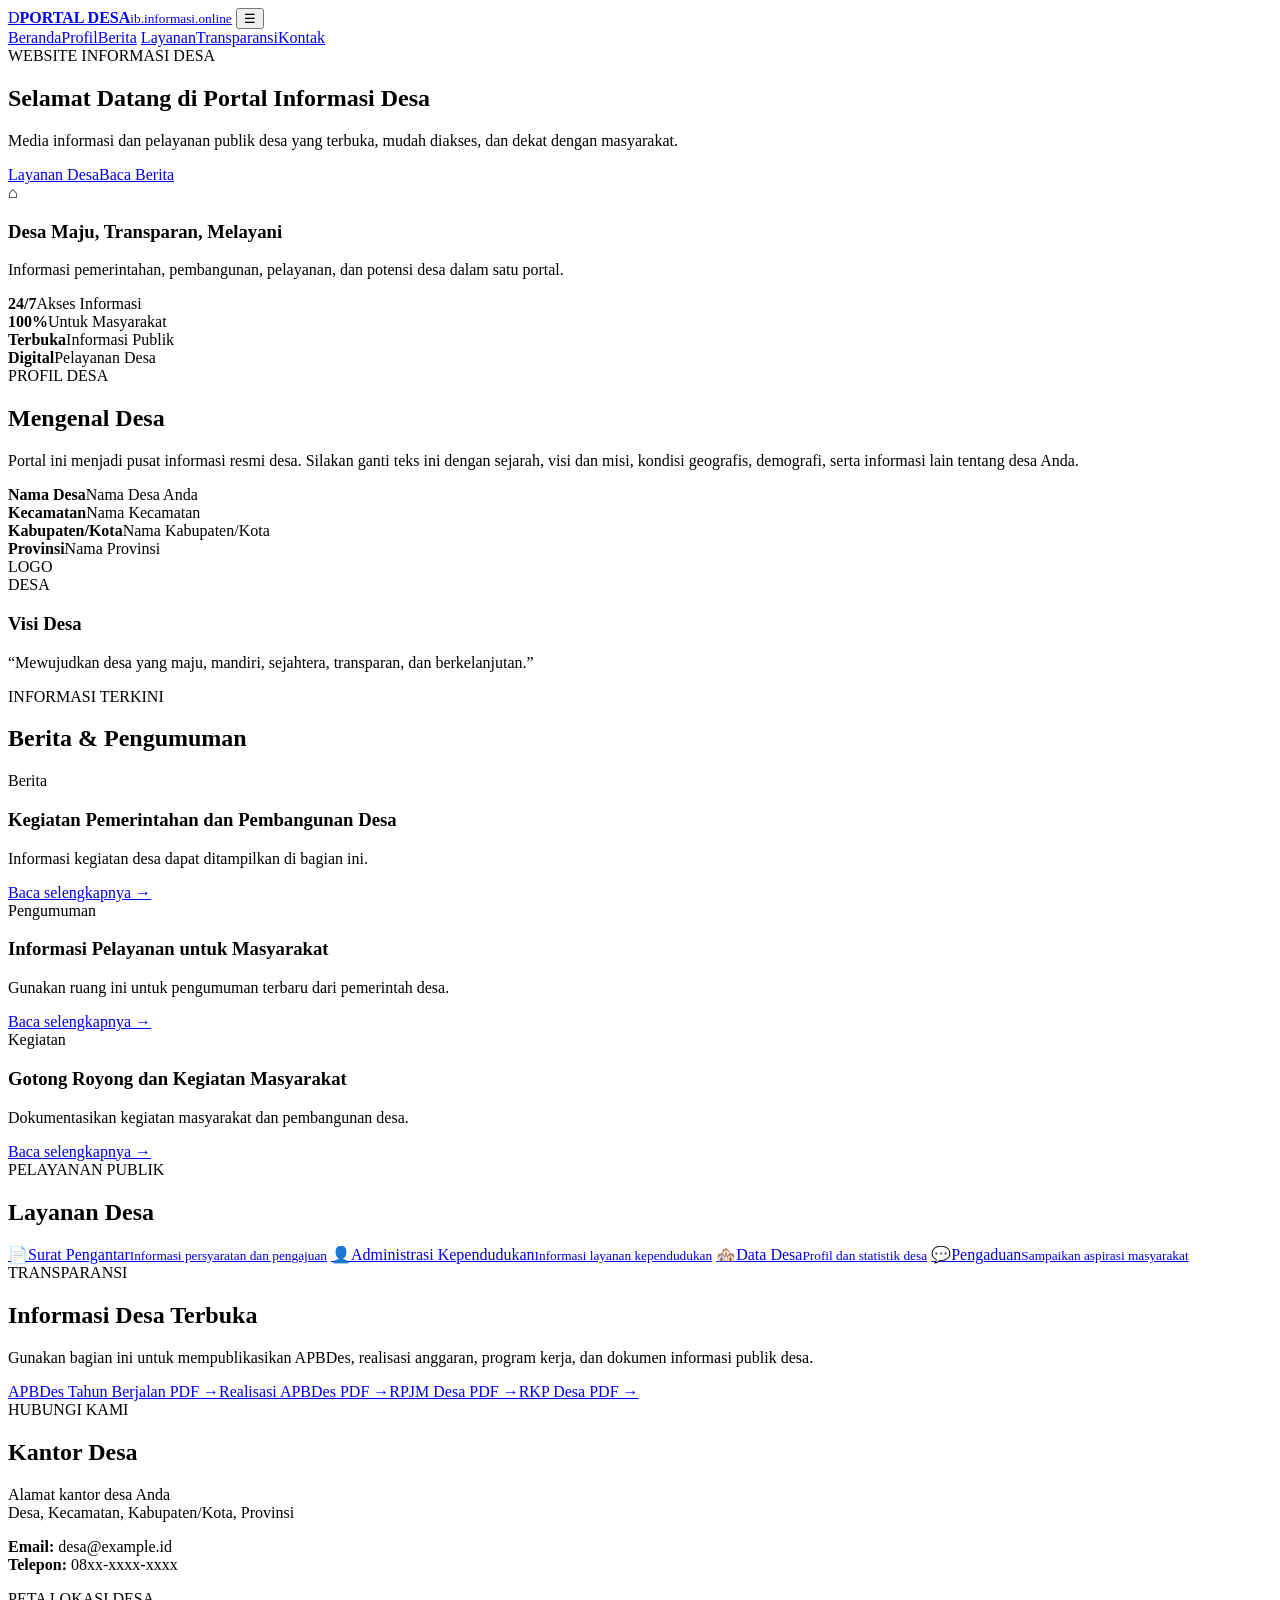
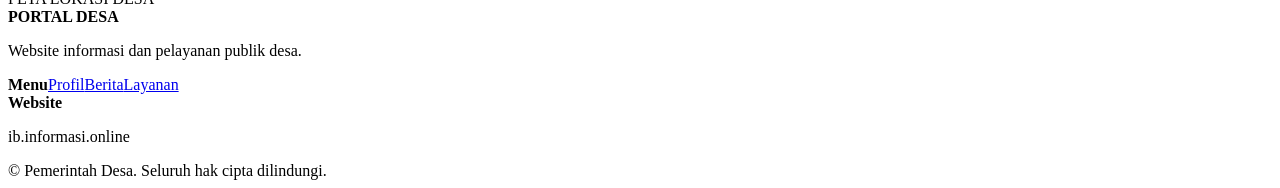
==== index.html @ a1428546 "Add files via upload" ====
<!doctype html>
<html lang="id">
<head>
  <meta charset="utf-8">
  <meta name="viewport" content="width=device-width, initial-scale=1">
  <meta name="description" content="Portal Informasi Desa - ib.informasi.online">
  <title>Portal Desa | ib.informasi.online</title>
  <link rel="stylesheet" href="assets/style.css">
</head>
<body>
<header class="topbar">
  <div class="container nav">
    <a class="brand" href="#"><span class="brand-mark">D</span><span><b>PORTAL DESA</b><small>ib.informasi.online</small></span></a>
    <button class="menu-btn" aria-label="Buka menu">☰</button>
    <nav id="navMenu">
      <a href="#beranda">Beranda</a><a href="#profil">Profil</a><a href="#berita">Berita</a>
      <a href="#layanan">Layanan</a><a href="#transparansi">Transparansi</a><a href="#kontak">Kontak</a>
    </nav>
  </div>
</header>

<main>
<section id="beranda" class="hero">
  <div class="container hero-grid">
    <div>
      <span class="eyebrow">WEBSITE INFORMASI DESA</span>
      <h1>Selamat Datang di Portal Informasi Desa</h1>
      <p>Media informasi dan pelayanan publik desa yang terbuka, mudah diakses, dan dekat dengan masyarakat.</p>
      <div class="actions"><a class="btn primary" href="#layanan">Layanan Desa</a><a class="btn light" href="#berita">Baca Berita</a></div>
    </div>
    <div class="hero-card"><div class="village-icon">⌂</div><h3>Desa Maju, Transparan, Melayani</h3><p>Informasi pemerintahan, pembangunan, pelayanan, dan potensi desa dalam satu portal.</p></div>
  </div>
</section>

<section class="stats"><div class="container stats-grid">
  <div><strong>24/7</strong><span>Akses Informasi</span></div><div><strong>100%</strong><span>Untuk Masyarakat</span></div>
  <div><strong>Terbuka</strong><span>Informasi Publik</span></div><div><strong>Digital</strong><span>Pelayanan Desa</span></div>
</div></section>

<section id="profil" class="section"><div class="container two-col">
  <div><span class="eyebrow">PROFIL DESA</span><h2>Mengenal Desa</h2>
    <p>Portal ini menjadi pusat informasi resmi desa. Silakan ganti teks ini dengan sejarah, visi dan misi, kondisi geografis, demografi, serta informasi lain tentang desa Anda.</p>
    <div class="info-list"><div><b>Nama Desa</b><span>Nama Desa Anda</span></div><div><b>Kecamatan</b><span>Nama Kecamatan</span></div><div><b>Kabupaten/Kota</b><span>Nama Kabupaten/Kota</span></div><div><b>Provinsi</b><span>Nama Provinsi</span></div></div>
  </div>
  <div class="profile-box"><div class="placeholder">LOGO<br>DESA</div><h3>Visi Desa</h3><p>“Mewujudkan desa yang maju, mandiri, sejahtera, transparan, dan berkelanjutan.”</p></div>
</div></section>

<section id="berita" class="section alt"><div class="container"><span class="eyebrow">INFORMASI TERKINI</span><h2>Berita & Pengumuman</h2>
  <div class="cards">
    <article class="card"><span class="tag">Berita</span><h3>Kegiatan Pemerintahan dan Pembangunan Desa</h3><p>Informasi kegiatan desa dapat ditampilkan di bagian ini.</p><a href="#">Baca selengkapnya →</a></article>
    <article class="card"><span class="tag">Pengumuman</span><h3>Informasi Pelayanan untuk Masyarakat</h3><p>Gunakan ruang ini untuk pengumuman terbaru dari pemerintah desa.</p><a href="#">Baca selengkapnya →</a></article>
    <article class="card"><span class="tag">Kegiatan</span><h3>Gotong Royong dan Kegiatan Masyarakat</h3><p>Dokumentasikan kegiatan masyarakat dan pembangunan desa.</p><a href="#">Baca selengkapnya →</a></article>
  </div>
</div></section>

<section id="layanan" class="section"><div class="container"><span class="eyebrow">PELAYANAN PUBLIK</span><h2>Layanan Desa</h2>
  <div class="service-grid">
    <a class="service" href="#"><b>📄</b><span>Surat Pengantar</span><small>Informasi persyaratan dan pengajuan</small></a>
    <a class="service" href="#"><b>👤</b><span>Administrasi Kependudukan</span><small>Informasi layanan kependudukan</small></a>
    <a class="service" href="#"><b>🏘️</b><span>Data Desa</span><small>Profil dan statistik desa</small></a>
    <a class="service" href="#"><b>💬</b><span>Pengaduan</span><small>Sampaikan aspirasi masyarakat</small></a>
  </div>
</div></section>

<section id="transparansi" class="section alt"><div class="container two-col">
  <div><span class="eyebrow">TRANSPARANSI</span><h2>Informasi Desa Terbuka</h2><p>Gunakan bagian ini untuk mempublikasikan APBDes, realisasi anggaran, program kerja, dan dokumen informasi publik desa.</p></div>
  <div class="document-list"><a href="#">APBDes Tahun Berjalan <span>PDF →</span></a><a href="#">Realisasi APBDes <span>PDF →</span></a><a href="#">RPJM Desa <span>PDF →</span></a><a href="#">RKP Desa <span>PDF →</span></a></div>
</div></section>

<section id="kontak" class="section"><div class="container contact"><div><span class="eyebrow">HUBUNGI KAMI</span><h2>Kantor Desa</h2><p>Alamat kantor desa Anda<br>Desa, Kecamatan, Kabupaten/Kota, Provinsi</p><p><b>Email:</b> desa@example.id<br><b>Telepon:</b> 08xx-xxxx-xxxx</p></div><div class="map-placeholder">PETA LOKASI DESA</div></div></section>
</main>

<footer><div class="container footer-grid"><div><b>PORTAL DESA</b><p>Website informasi dan pelayanan publik desa.</p></div><div><b>Menu</b><a href="#profil">Profil</a><a href="#berita">Berita</a><a href="#layanan">Layanan</a></div><div><b>Website</b><p>ib.informasi.online</p></div></div><div class="copyright">© <span id="year"></span> Pemerintah Desa. Seluruh hak cipta dilindungi.</div></footer>
<script src="assets/script.js"></script>
</body>
</html>
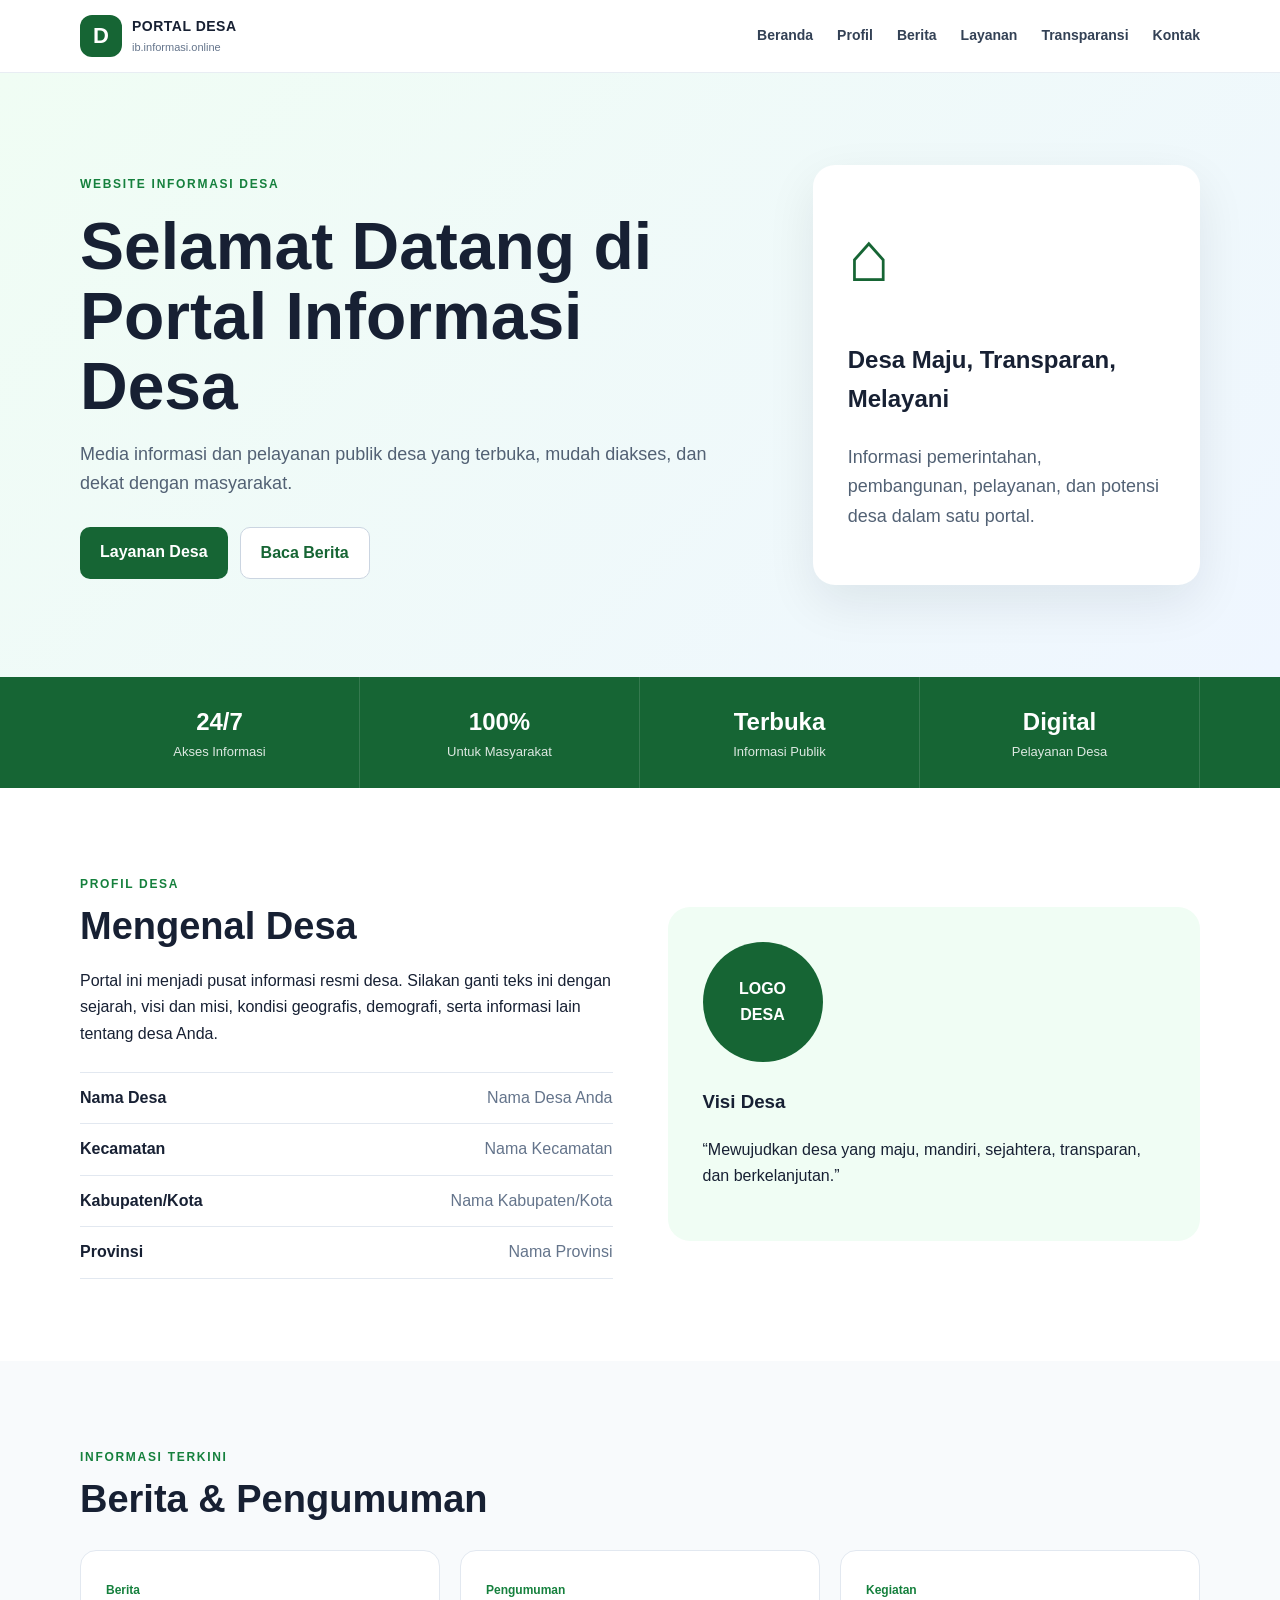
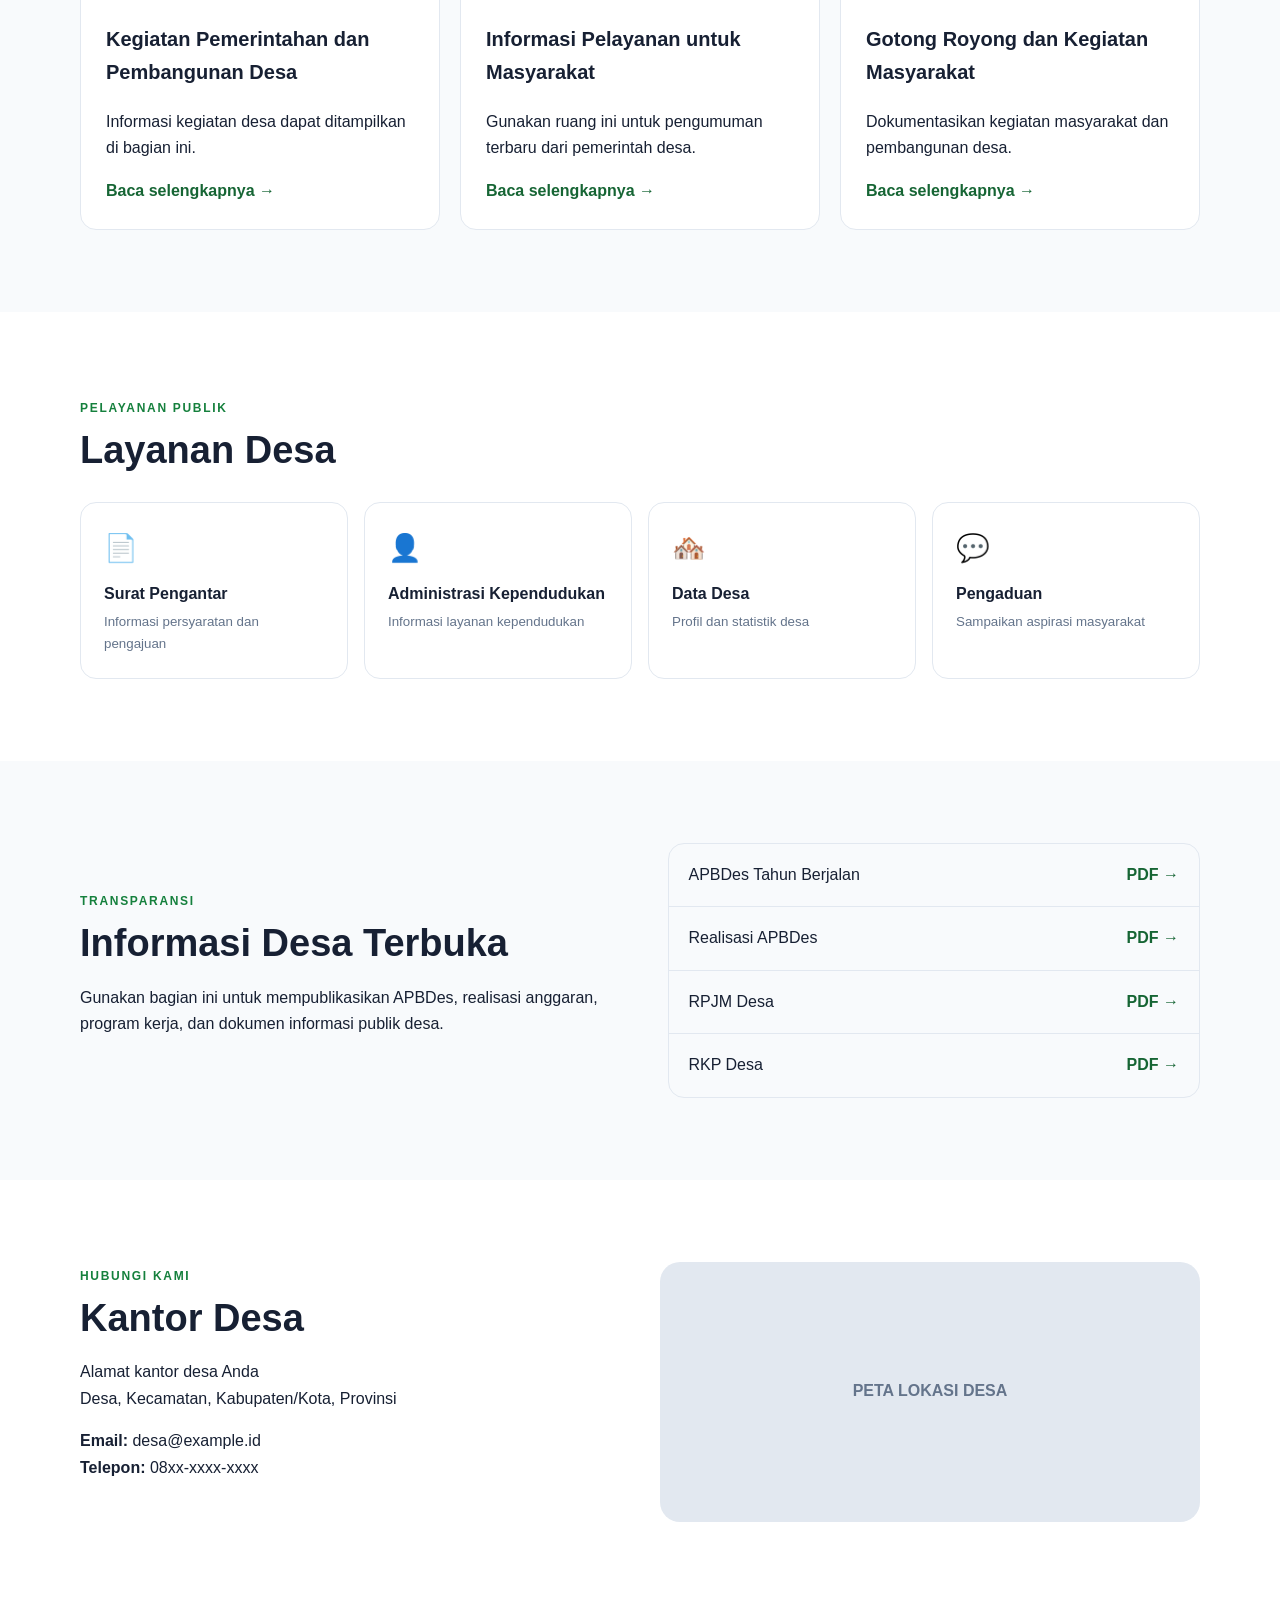
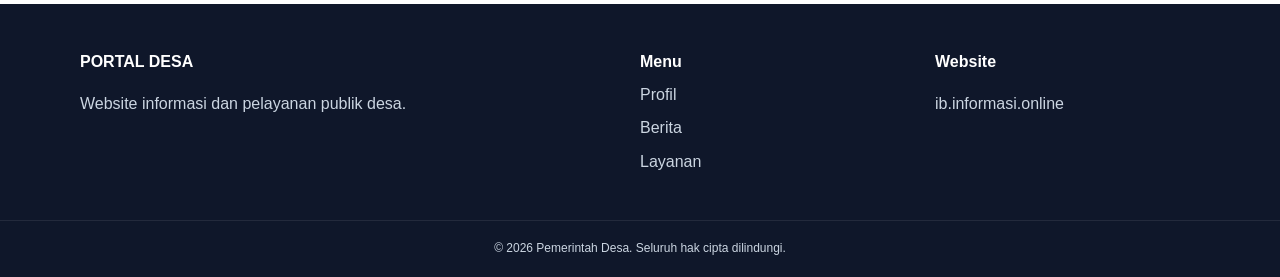
==== commit 359fb3a0: "Update index.html" ====
--- a/index.html
+++ b/index.html
@@ -5,7 +5,7 @@
   <meta name="viewport" content="width=device-width, initial-scale=1">
   <meta name="description" content="Portal Informasi Desa - ib.informasi.online">
   <title>Portal Desa | ib.informasi.online</title>
-  <link rel="stylesheet" href="assets/style.css">
+  <link rel="stylesheet" href="style.css">
 </head>
 <body>
 <header class="topbar">
@@ -71,6 +71,6 @@
 </main>
 
 <footer><div class="container footer-grid"><div><b>PORTAL DESA</b><p>Website informasi dan pelayanan publik desa.</p></div><div><b>Menu</b><a href="#profil">Profil</a><a href="#berita">Berita</a><a href="#layanan">Layanan</a></div><div><b>Website</b><p>ib.informasi.online</p></div></div><div class="copyright">© <span id="year"></span> Pemerintah Desa. Seluruh hak cipta dilindungi.</div></footer>
-<script src="assets/script.js"></script>
+<script src="script.js"></script>
 </body>
-</html>+</html>
--- a/style.css
+++ b/style.css
@@ -0,0 +1 @@
+*{box-sizing:border-box}html{scroll-behavior:smooth}body{margin:0;font-family:Inter,Arial,sans-serif;color:#172033;background:#fff;line-height:1.65}.container{width:min(1120px,92%);margin:auto}.topbar{position:sticky;top:0;z-index:10;background:#fff;border-bottom:1px solid #e8edf3}.nav{min-height:72px;display:flex;align-items:center;justify-content:space-between}.brand{display:flex;align-items:center;gap:10px;color:#172033;text-decoration:none}.brand-mark{width:42px;height:42px;border-radius:12px;display:grid;place-items:center;background:#166534;color:#fff;font-weight:800;font-size:22px}.brand small{display:block;color:#64748b;font-size:11px}.brand b{display:block;font-size:14px;letter-spacing:.5px}nav{display:flex;gap:24px}nav a{color:#334155;text-decoration:none;font-weight:600;font-size:14px}nav a:hover{color:#166534}.menu-btn{display:none;border:0;background:none;font-size:25px}.hero{background:linear-gradient(135deg,#f0fdf4,#eff6ff);padding:92px 0}.hero-grid{display:grid;grid-template-columns:1.4fr .8fr;gap:55px;align-items:center}.eyebrow{font-size:12px;font-weight:800;letter-spacing:1.7px;color:#15803d}.hero h1{font-size:clamp(38px,6vw,66px);line-height:1.06;margin:15px 0}.hero p{font-size:18px;color:#526174;max-width:650px}.actions{display:flex;gap:12px;margin-top:28px}.btn{padding:12px 20px;border-radius:10px;text-decoration:none;font-weight:700}.primary{background:#166534;color:#fff}.light{background:#fff;color:#166534;border:1px solid #cbd5e1}.hero-card{background:#fff;padding:35px;border-radius:22px;box-shadow:0 18px 50px #0f172a15}.village-icon{font-size:70px;color:#166534}.hero-card h3{font-size:24px}.stats{background:#166534;color:#fff}.stats-grid{display:grid;grid-template-columns:repeat(4,1fr)}.stats-grid div{padding:25px;border-right:1px solid #ffffff22;text-align:center}.stats strong,.stats span{display:block}.stats strong{font-size:24px}.stats span{font-size:13px;opacity:.85}.section{padding:82px 0}.alt{background:#f8fafc}.section h2{font-size:38px;line-height:1.2;margin:8px 0 18px}.two-col{display:grid;grid-template-columns:1fr 1fr;gap:55px;align-items:center}.info-list{margin-top:25px;border-top:1px solid #e2e8f0}.info-list div{display:flex;justify-content:space-between;padding:12px 0;border-bottom:1px solid #e2e8f0}.info-list span{color:#64748b}.profile-box{background:#f0fdf4;padding:35px;border-radius:22px}.placeholder{width:120px;height:120px;border-radius:50%;display:grid;place-items:center;text-align:center;background:#166534;color:#fff;font-weight:800;margin-bottom:25px}.cards{display:grid;grid-template-columns:repeat(3,1fr);gap:20px;margin-top:28px}.card{background:#fff;border:1px solid #e2e8f0;border-radius:16px;padding:25px}.tag{color:#15803d;font-weight:800;font-size:12px}.card h3{font-size:20px}.card a{color:#166534;text-decoration:none;font-weight:700}.service-grid{display:grid;grid-template-columns:repeat(4,1fr);gap:16px;margin-top:28px}.service{padding:23px;border:1px solid #e2e8f0;border-radius:16px;text-decoration:none;color:#172033;transition:.2s}.service:hover{transform:translateY(-3px);box-shadow:0 10px 25px #0f172a10}.service b{font-size:27px;display:block}.service span,.service small{display:block}.service span{font-weight:800;margin-top:10px}.service small{color:#64748b;margin-top:4px}.document-list{border:1px solid #e2e8f0;border-radius:16px;overflow:hidden}.document-list a{display:flex;justify-content:space-between;padding:18px 20px;color:#172033;text-decoration:none;border-bottom:1px solid #e2e8f0}.document-list a:last-child{border:0}.document-list span{color:#166534;font-weight:700}.contact{display:grid;grid-template-columns:1fr 1fr;gap:40px}.map-placeholder{min-height:260px;border-radius:20px;background:#e2e8f0;display:grid;place-items:center;color:#64748b;font-weight:800}footer{background:#0f172a;color:#cbd5e1}.footer-grid{display:grid;grid-template-columns:2fr 1fr 1fr;gap:30px;padding:45px 0}.footer-grid b{color:#fff}.footer-grid a{display:block;color:#cbd5e1;text-decoration:none;margin-top:7px}.copyright{text-align:center;border-top:1px solid #ffffff15;padding:18px;font-size:12px}@media(max-width:800px){.menu-btn{display:block}nav{display:none;position:absolute;top:72px;left:0;right:0;background:#fff;padding:15px 4%;box-shadow:0 8px 20px #0f172a12;flex-direction:column;gap:10px}nav.open{display:flex}.hero{padding:65px 0}.hero-grid,.two-col,.contact{grid-template-columns:1fr}.cards{grid-template-columns:1fr}.service-grid{grid-template-columns:1fr 1fr}.stats-grid{grid-template-columns:1fr 1fr}.footer-grid{grid-template-columns:1fr}.hero h1{font-size:42px}}@media(max-width:450px){.service-grid{grid-template-columns:1fr}.stats-grid{grid-template-columns:1fr 1fr}.section{padding:60px 0}}
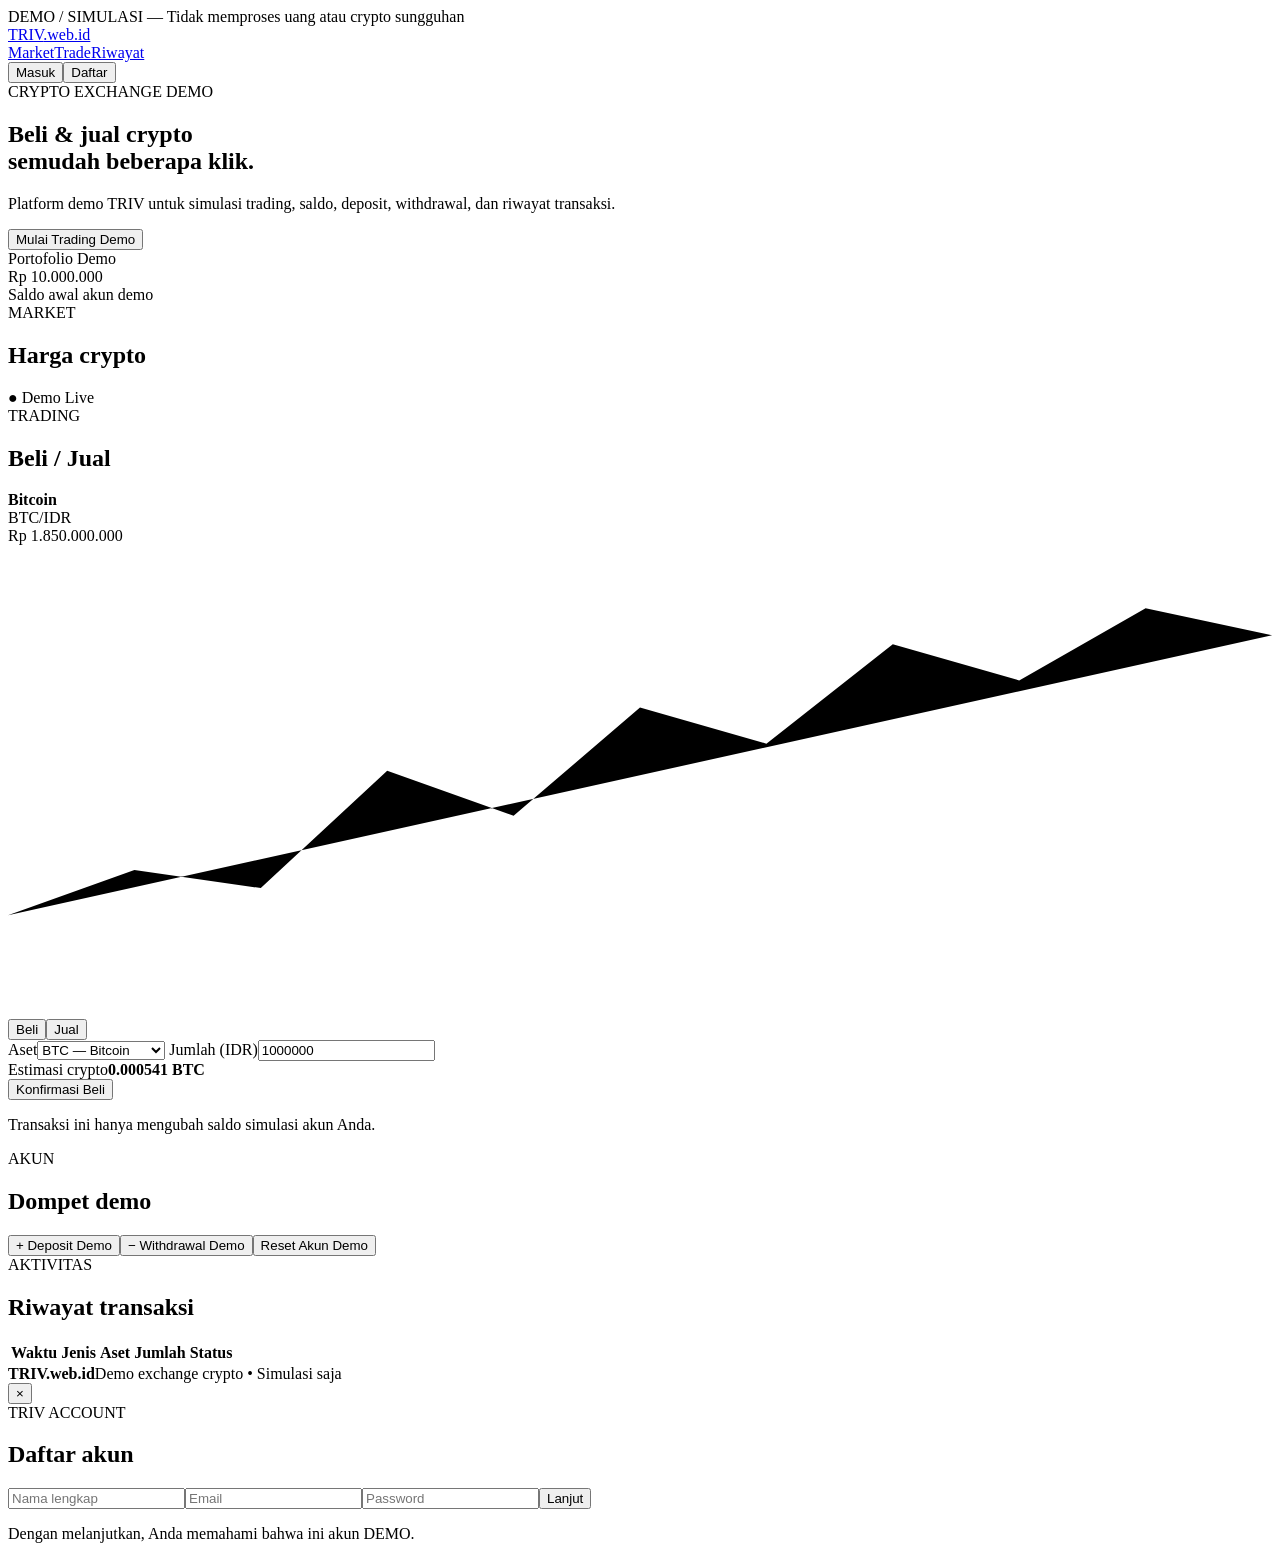
==== commit addf6ef7: "Add files via upload" ====
--- a/index.html
+++ b/index.html
@@ -1,76 +1,57 @@
 <!doctype html>
 <html lang="id">
 <head>
-  <meta charset="utf-8">
-  <meta name="viewport" content="width=device-width, initial-scale=1">
-  <meta name="description" content="Portal Informasi Desa - ib.informasi.online">
-  <title>Portal Desa | ib.informasi.online</title>
-  <link rel="stylesheet" href="style.css">
+<meta charset="utf-8"><meta name="viewport" content="width=device-width,initial-scale=1">
+<title>TRIV — Crypto Exchange Demo</title>
+<meta name="description" content="TRIV crypto exchange demo dengan jual beli dan saldo simulasi.">
+<link rel="stylesheet" href="assets/style.css">
 </head>
 <body>
+<div class="demo-banner">DEMO / SIMULASI — Tidak memproses uang atau crypto sungguhan</div>
 <header class="topbar">
-  <div class="container nav">
-    <a class="brand" href="#"><span class="brand-mark">D</span><span><b>PORTAL DESA</b><small>ib.informasi.online</small></span></a>
-    <button class="menu-btn" aria-label="Buka menu">☰</button>
-    <nav id="navMenu">
-      <a href="#beranda">Beranda</a><a href="#profil">Profil</a><a href="#berita">Berita</a>
-      <a href="#layanan">Layanan</a><a href="#transparansi">Transparansi</a><a href="#kontak">Kontak</a>
-    </nav>
-  </div>
+  <a class="brand" href="#">TRIV<span>.web.id</span></a>
+  <nav><a href="#market">Market</a><a href="#trade">Trade</a><a href="#history">Riwayat</a></nav>
+  <div id="authArea"><button class="btn ghost" onclick="openAuth('login')">Masuk</button><button class="btn primary" onclick="openAuth('register')">Daftar</button></div>
 </header>
 
 <main>
-<section id="beranda" class="hero">
-  <div class="container hero-grid">
-    <div>
-      <span class="eyebrow">WEBSITE INFORMASI DESA</span>
-      <h1>Selamat Datang di Portal Informasi Desa</h1>
-      <p>Media informasi dan pelayanan publik desa yang terbuka, mudah diakses, dan dekat dengan masyarakat.</p>
-      <div class="actions"><a class="btn primary" href="#layanan">Layanan Desa</a><a class="btn light" href="#berita">Baca Berita</a></div>
-    </div>
-    <div class="hero-card"><div class="village-icon">⌂</div><h3>Desa Maju, Transparan, Melayani</h3><p>Informasi pemerintahan, pembangunan, pelayanan, dan potensi desa dalam satu portal.</p></div>
-  </div>
+<section class="hero">
+ <div><div class="eyebrow">CRYPTO EXCHANGE DEMO</div><h1>Beli & jual crypto<br><span>semudah beberapa klik.</span></h1>
+ <p>Platform demo TRIV untuk simulasi trading, saldo, deposit, withdrawal, dan riwayat transaksi.</p>
+ <button class="btn primary large" onclick="openAuth('register')">Mulai Trading Demo</button></div>
+ <div class="hero-card"><div class="card-head">Portofolio Demo</div><div class="balance-big" id="heroBalance">Rp 10.000.000</div><div class="muted">Saldo awal akun demo</div><div class="mini-chart"><i></i><i></i><i></i><i></i><i></i><i></i><i></i><i></i></div></div>
 </section>
 
-<section class="stats"><div class="container stats-grid">
-  <div><strong>24/7</strong><span>Akses Informasi</span></div><div><strong>100%</strong><span>Untuk Masyarakat</span></div>
-  <div><strong>Terbuka</strong><span>Informasi Publik</span></div><div><strong>Digital</strong><span>Pelayanan Desa</span></div>
+<section id="market" class="section">
+<div class="section-title"><div><div class="eyebrow">MARKET</div><h2>Harga crypto</h2></div><span class="live">● Demo Live</span></div>
+<div class="market-grid" id="marketGrid"></div>
+</section>
+
+<section id="trade" class="section trade-section">
+<div class="section-title"><div><div class="eyebrow">TRADING</div><h2>Beli / Jual</h2></div></div>
+<div class="trade-layout">
+ <div class="chart-card"><div class="chart-top"><div><b id="selectedName">Bitcoin</b><div class="muted" id="selectedPair">BTC/IDR</div></div><div class="price" id="selectedPrice">Rp 1.850.000.000</div></div><div class="big-chart"><svg viewBox="0 0 700 260" preserveAspectRatio="none"><polyline id="line" points="0,205 70,180 140,190 210,125 280,150 350,90 420,110 490,55 560,75 630,35 700,50"/></svg></div></div>
+ <div class="order-card"><div class="tabs"><button class="tab active" id="buyTab" onclick="setSide('BUY')">Beli</button><button class="tab" id="sellTab" onclick="setSide('SELL')">Jual</button></div>
+ <label>Aset</label><select id="assetSelect" onchange="selectAsset(this.value)"><option value="BTC">BTC — Bitcoin</option><option value="ETH">ETH — Ethereum</option><option value="USDT">USDT — Tether</option></select>
+ <label>Jumlah (IDR)</label><input id="amount" type="number" min="1000" value="1000000" oninput="calcQty()">
+ <div class="quote"><span>Estimasi crypto</span><b id="qty">0.000541 BTC</b></div>
+ <button class="btn primary full" onclick="placeOrder()">Konfirmasi <span id="sideLabel">Beli</span></button>
+ <p class="tiny">Transaksi ini hanya mengubah saldo simulasi akun Anda.</p>
+ </div>
 </div></section>
 
-<section id="profil" class="section"><div class="container two-col">
-  <div><span class="eyebrow">PROFIL DESA</span><h2>Mengenal Desa</h2>
-    <p>Portal ini menjadi pusat informasi resmi desa. Silakan ganti teks ini dengan sejarah, visi dan misi, kondisi geografis, demografi, serta informasi lain tentang desa Anda.</p>
-    <div class="info-list"><div><b>Nama Desa</b><span>Nama Desa Anda</span></div><div><b>Kecamatan</b><span>Nama Kecamatan</span></div><div><b>Kabupaten/Kota</b><span>Nama Kabupaten/Kota</span></div><div><b>Provinsi</b><span>Nama Provinsi</span></div></div>
-  </div>
-  <div class="profile-box"><div class="placeholder">LOGO<br>DESA</div><h3>Visi Desa</h3><p>“Mewujudkan desa yang maju, mandiri, sejahtera, transparan, dan berkelanjutan.”</p></div>
-</div></section>
+<section class="section account-section">
+<div class="section-title"><div><div class="eyebrow">AKUN</div><h2>Dompet demo</h2></div></div>
+<div class="wallet-grid" id="walletGrid"></div>
+<div class="account-actions"><button class="btn secondary" onclick="demoDeposit()">+ Deposit Demo</button><button class="btn secondary" onclick="demoWithdraw()">− Withdrawal Demo</button><button class="btn ghost" onclick="resetDemo()">Reset Akun Demo</button></div>
+</section>
 
-<section id="berita" class="section alt"><div class="container"><span class="eyebrow">INFORMASI TERKINI</span><h2>Berita & Pengumuman</h2>
-  <div class="cards">
-    <article class="card"><span class="tag">Berita</span><h3>Kegiatan Pemerintahan dan Pembangunan Desa</h3><p>Informasi kegiatan desa dapat ditampilkan di bagian ini.</p><a href="#">Baca selengkapnya →</a></article>
-    <article class="card"><span class="tag">Pengumuman</span><h3>Informasi Pelayanan untuk Masyarakat</h3><p>Gunakan ruang ini untuk pengumuman terbaru dari pemerintah desa.</p><a href="#">Baca selengkapnya →</a></article>
-    <article class="card"><span class="tag">Kegiatan</span><h3>Gotong Royong dan Kegiatan Masyarakat</h3><p>Dokumentasikan kegiatan masyarakat dan pembangunan desa.</p><a href="#">Baca selengkapnya →</a></article>
-  </div>
-</div></section>
-
-<section id="layanan" class="section"><div class="container"><span class="eyebrow">PELAYANAN PUBLIK</span><h2>Layanan Desa</h2>
-  <div class="service-grid">
-    <a class="service" href="#"><b>📄</b><span>Surat Pengantar</span><small>Informasi persyaratan dan pengajuan</small></a>
-    <a class="service" href="#"><b>👤</b><span>Administrasi Kependudukan</span><small>Informasi layanan kependudukan</small></a>
-    <a class="service" href="#"><b>🏘️</b><span>Data Desa</span><small>Profil dan statistik desa</small></a>
-    <a class="service" href="#"><b>💬</b><span>Pengaduan</span><small>Sampaikan aspirasi masyarakat</small></a>
-  </div>
-</div></section>
-
-<section id="transparansi" class="section alt"><div class="container two-col">
-  <div><span class="eyebrow">TRANSPARANSI</span><h2>Informasi Desa Terbuka</h2><p>Gunakan bagian ini untuk mempublikasikan APBDes, realisasi anggaran, program kerja, dan dokumen informasi publik desa.</p></div>
-  <div class="document-list"><a href="#">APBDes Tahun Berjalan <span>PDF →</span></a><a href="#">Realisasi APBDes <span>PDF →</span></a><a href="#">RPJM Desa <span>PDF →</span></a><a href="#">RKP Desa <span>PDF →</span></a></div>
-</div></section>
-
-<section id="kontak" class="section"><div class="container contact"><div><span class="eyebrow">HUBUNGI KAMI</span><h2>Kantor Desa</h2><p>Alamat kantor desa Anda<br>Desa, Kecamatan, Kabupaten/Kota, Provinsi</p><p><b>Email:</b> desa@example.id<br><b>Telepon:</b> 08xx-xxxx-xxxx</p></div><div class="map-placeholder">PETA LOKASI DESA</div></div></section>
+<section id="history" class="section"><div class="section-title"><div><div class="eyebrow">AKTIVITAS</div><h2>Riwayat transaksi</h2></div></div>
+<div class="table-wrap"><table><thead><tr><th>Waktu</th><th>Jenis</th><th>Aset</th><th>Jumlah</th><th>Status</th></tr></thead><tbody id="historyBody"></tbody></table></div></section>
 </main>
 
-<footer><div class="container footer-grid"><div><b>PORTAL DESA</b><p>Website informasi dan pelayanan publik desa.</p></div><div><b>Menu</b><a href="#profil">Profil</a><a href="#berita">Berita</a><a href="#layanan">Layanan</a></div><div><b>Website</b><p>ib.informasi.online</p></div></div><div class="copyright">© <span id="year"></span> Pemerintah Desa. Seluruh hak cipta dilindungi.</div></footer>
-<script src="script.js"></script>
-</body>
-</html>
+<footer><b>TRIV.web.id</b><span>Demo exchange crypto • Simulasi saja</span></footer>
+
+<div class="modal" id="authModal"><div class="modal-box"><button class="close" onclick="closeAuth()">×</button><div class="eyebrow">TRIV ACCOUNT</div><h2 id="authTitle">Daftar akun</h2><input id="name" placeholder="Nama lengkap"><input id="email" type="email" placeholder="Email"><input id="password" type="password" placeholder="Password"><button class="btn primary full" onclick="submitAuth()">Lanjut</button><p class="switch" id="switchText"></p><p class="tiny">Dengan melanjutkan, Anda memahami bahwa ini akun DEMO.</p></div></div>
+<script src="assets/app.js"></script>
+</body></html>
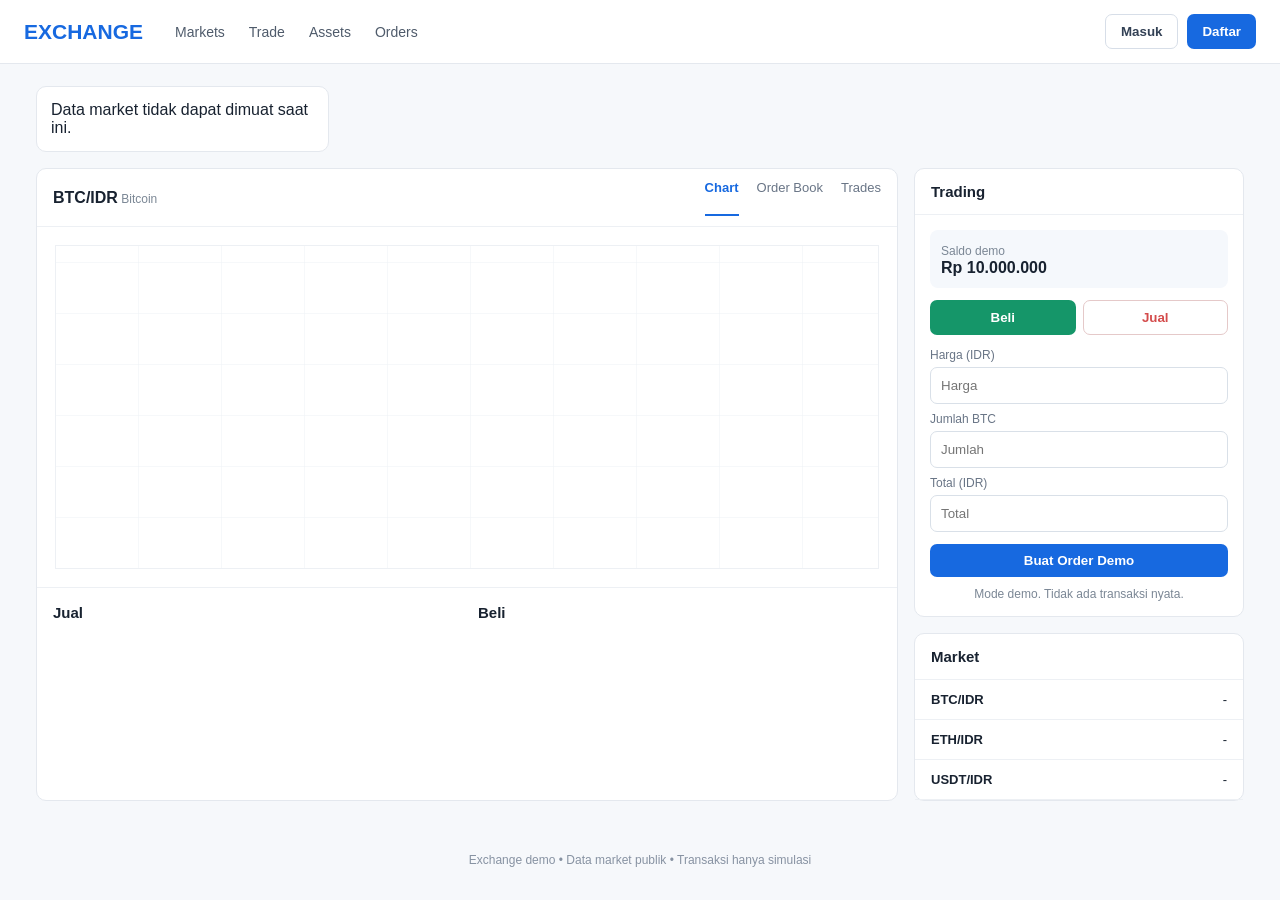
==== commit 198cd886: "Add files via upload" ====
--- a/index.html
+++ b/index.html
@@ -2,56 +2,50 @@
 <html lang="id">
 <head>
 <meta charset="utf-8"><meta name="viewport" content="width=device-width,initial-scale=1">
-<title>TRIV — Crypto Exchange Demo</title>
-<meta name="description" content="TRIV crypto exchange demo dengan jual beli dan saldo simulasi.">
-<link rel="stylesheet" href="assets/style.css">
+<title>Exchange — Market</title>
+<link rel="stylesheet" href="style.css">
 </head>
 <body>
-<div class="demo-banner">DEMO / SIMULASI — Tidak memproses uang atau crypto sungguhan</div>
-<header class="topbar">
-  <a class="brand" href="#">TRIV<span>.web.id</span></a>
-  <nav><a href="#market">Market</a><a href="#trade">Trade</a><a href="#history">Riwayat</a></nav>
-  <div id="authArea"><button class="btn ghost" onclick="openAuth('login')">Masuk</button><button class="btn primary" onclick="openAuth('register')">Daftar</button></div>
+<header>
+  <div class="brand">EXCHANGE</div>
+  <nav><a>Markets</a><a>Trade</a><a>Assets</a><a>Orders</a></nav>
+  <div class="actions"><button class="outline">Masuk</button><button>Daftar</button></div>
 </header>
-
 <main>
-<section class="hero">
- <div><div class="eyebrow">CRYPTO EXCHANGE DEMO</div><h1>Beli & jual crypto<br><span>semudah beberapa klik.</span></h1>
- <p>Platform demo TRIV untuk simulasi trading, saldo, deposit, withdrawal, dan riwayat transaksi.</p>
- <button class="btn primary large" onclick="openAuth('register')">Mulai Trading Demo</button></div>
- <div class="hero-card"><div class="card-head">Portofolio Demo</div><div class="balance-big" id="heroBalance">Rp 10.000.000</div><div class="muted">Saldo awal akun demo</div><div class="mini-chart"><i></i><i></i><i></i><i></i><i></i><i></i><i></i><i></i></div></div>
-</section>
-
-<section id="market" class="section">
-<div class="section-title"><div><div class="eyebrow">MARKET</div><h2>Harga crypto</h2></div><span class="live">● Demo Live</span></div>
-<div class="market-grid" id="marketGrid"></div>
-</section>
-
-<section id="trade" class="section trade-section">
-<div class="section-title"><div><div class="eyebrow">TRADING</div><h2>Beli / Jual</h2></div></div>
-<div class="trade-layout">
- <div class="chart-card"><div class="chart-top"><div><b id="selectedName">Bitcoin</b><div class="muted" id="selectedPair">BTC/IDR</div></div><div class="price" id="selectedPrice">Rp 1.850.000.000</div></div><div class="big-chart"><svg viewBox="0 0 700 260" preserveAspectRatio="none"><polyline id="line" points="0,205 70,180 140,190 210,125 280,150 350,90 420,110 490,55 560,75 630,35 700,50"/></svg></div></div>
- <div class="order-card"><div class="tabs"><button class="tab active" id="buyTab" onclick="setSide('BUY')">Beli</button><button class="tab" id="sellTab" onclick="setSide('SELL')">Jual</button></div>
- <label>Aset</label><select id="assetSelect" onchange="selectAsset(this.value)"><option value="BTC">BTC — Bitcoin</option><option value="ETH">ETH — Ethereum</option><option value="USDT">USDT — Tether</option></select>
- <label>Jumlah (IDR)</label><input id="amount" type="number" min="1000" value="1000000" oninput="calcQty()">
- <div class="quote"><span>Estimasi crypto</span><b id="qty">0.000541 BTC</b></div>
- <button class="btn primary full" onclick="placeOrder()">Konfirmasi <span id="sideLabel">Beli</span></button>
- <p class="tiny">Transaksi ini hanya mengubah saldo simulasi akun Anda.</p>
- </div>
-</div></section>
-
-<section class="section account-section">
-<div class="section-title"><div><div class="eyebrow">AKUN</div><h2>Dompet demo</h2></div></div>
-<div class="wallet-grid" id="walletGrid"></div>
-<div class="account-actions"><button class="btn secondary" onclick="demoDeposit()">+ Deposit Demo</button><button class="btn secondary" onclick="demoWithdraw()">− Withdrawal Demo</button><button class="btn ghost" onclick="resetDemo()">Reset Akun Demo</button></div>
-</section>
-
-<section id="history" class="section"><div class="section-title"><div><div class="eyebrow">AKTIVITAS</div><h2>Riwayat transaksi</h2></div></div>
-<div class="table-wrap"><table><thead><tr><th>Waktu</th><th>Jenis</th><th>Aset</th><th>Jumlah</th><th>Status</th></tr></thead><tbody id="historyBody"></tbody></table></div></section>
+  <section class="ticker" id="ticker"></section>
+  <div class="layout">
+    <section class="panel market">
+      <div class="marketbar">
+        <div><strong id="pairTitle">BTC/IDR</strong><span class="muted"> Bitcoin</span></div>
+        <div class="tabs"><b>Chart</b><span>Order Book</span><span>Trades</span></div>
+      </div>
+      <div class="chart"><div class="grid"><canvas id="chart"></canvas></div></div>
+      <div class="book">
+        <div><h3>Jual</h3><table id="asks"></table></div>
+        <div><h3>Beli</h3><table id="bids"></table></div>
+      </div>
+    </section>
+    <aside>
+      <section class="panel">
+        <h3>Trading</h3>
+        <div class="order">
+          <div class="balance"><span class="muted">Saldo demo</span><br><strong>Rp 10.000.000</strong></div>
+          <div class="switch"><button class="buy active">Beli</button><button class="sell">Jual</button></div>
+          <label>Harga (IDR)</label><input id="price" placeholder="Harga">
+          <label>Jumlah BTC</label><input placeholder="Jumlah">
+          <label>Total (IDR)</label><input placeholder="Total">
+          <button class="wide" id="demoOrder">Buat Order Demo</button>
+          <p class="note">Mode demo. Tidak ada transaksi nyata.</p>
+        </div>
+      </section>
+      <section class="panel marketlist"><h3>Market</h3>
+        <div class="row"><b>BTC/IDR</b><span id="btcSmall">-</span></div>
+        <div class="row"><b>ETH/IDR</b><span id="ethSmall">-</span></div>
+        <div class="row"><b>USDT/IDR</b><span id="usdtSmall">-</span></div>
+      </section>
+    </aside>
+  </div>
 </main>
-
-<footer><b>TRIV.web.id</b><span>Demo exchange crypto • Simulasi saja</span></footer>
-
-<div class="modal" id="authModal"><div class="modal-box"><button class="close" onclick="closeAuth()">×</button><div class="eyebrow">TRIV ACCOUNT</div><h2 id="authTitle">Daftar akun</h2><input id="name" placeholder="Nama lengkap"><input id="email" type="email" placeholder="Email"><input id="password" type="password" placeholder="Password"><button class="btn primary full" onclick="submitAuth()">Lanjut</button><p class="switch" id="switchText"></p><p class="tiny">Dengan melanjutkan, Anda memahami bahwa ini akun DEMO.</p></div></div>
-<script src="assets/app.js"></script>
+<footer>Exchange demo • Data market publik • Transaksi hanya simulasi</footer>
+<script src="script.js"></script>
 </body></html>
--- a/style.css
+++ b/style.css
@@ -0,0 +1 @@
+*{box-sizing:border-box}body{margin:0;background:#f6f8fb;color:#182230;font-family:Inter,Arial,sans-serif}header{height:64px;background:#fff;border-bottom:1px solid #e4e8ee;display:flex;align-items:center;padding:0 24px;gap:32px;position:sticky;top:0;z-index:3}.brand{font-size:21px;font-weight:800;color:#1769e0}nav{display:flex;gap:24px}nav a{font-size:14px;color:#4f5b6b}.actions{margin-left:auto;display:flex;gap:9px}.actions button,.switch button,.wide{border:0;border-radius:7px;padding:9px 15px;background:#1769e0;color:#fff;font-weight:700}.actions .outline{background:#fff;color:#334155;border:1px solid #d7dee8}main{max-width:1240px;margin:22px auto;padding:0 16px}.ticker{display:grid;grid-template-columns:repeat(4,1fr);gap:12px;margin-bottom:16px}.card,.panel{background:#fff;border:1px solid #e4e8ee;border-radius:10px}.card{padding:14px}.muted,.note{color:#7b8795;font-size:12px}.price{font-size:20px;font-weight:800;margin:5px 0}.up{color:#159669}.down{color:#d44c4c}.layout{display:grid;grid-template-columns:1fr 330px;gap:16px}.marketbar{height:58px;border-bottom:1px solid #edf0f4;padding:0 16px;display:flex;align-items:center;justify-content:space-between}.tabs{display:flex;gap:18px;font-size:13px;color:#697586}.tabs b{color:#1769e0;border-bottom:2px solid #1769e0;padding-bottom:19px}.chart{height:360px;padding:18px}.grid{height:100%;border:1px solid #edf0f4;background:repeating-linear-gradient(0deg,transparent 0,transparent 50px,#edf1f5 51px),repeating-linear-gradient(90deg,transparent 0,transparent 82px,#edf1f5 83px)}canvas{width:100%;height:100%}.book{display:grid;grid-template-columns:1fr 1fr;gap:22px;padding:16px;border-top:1px solid #edf0f4}.book h3,.panel>h3{font-size:15px;margin:0;padding:14px 16px;border-bottom:1px solid #edf0f4}.book h3{padding:0 0 8px;border:0}.book table{width:100%;font-size:12px}.book td{padding:5px}.right{}.order{padding:15px}.balance{background:#f5f8fc;border-radius:8px;padding:11px;margin-bottom:12px}.switch{display:grid;grid-template-columns:1fr 1fr;gap:7px;margin-bottom:13px}.switch .sell{background:#fff;color:#d44c4c;border:1px solid #e5c9c9}.switch .buy.active{background:#159669}.order label{display:block;font-size:12px;color:#697586;margin:8px 0 5px}.order input{width:100%;padding:10px;border:1px solid #d9e0e8;border-radius:7px}.wide{width:100%;margin-top:12px}.note{margin:10px 0 0;text-align:center}.marketlist{margin-top:16px}.row{padding:12px 16px;border-bottom:1px solid #edf0f4;display:flex;justify-content:space-between;font-size:13px}footer{text-align:center;padding:30px;color:#8792a2;font-size:12px}@media(max-width:850px){nav{display:none}.ticker{grid-template-columns:1fr 1fr}.layout{grid-template-columns:1fr}.chart{height:300px}}@media(max-width:500px){header{padding:0 12px}.actions .outline{display:none}.ticker{gap:8px}.card{padding:11px}.price{font-size:16px}.book{grid-template-columns:1fr}}
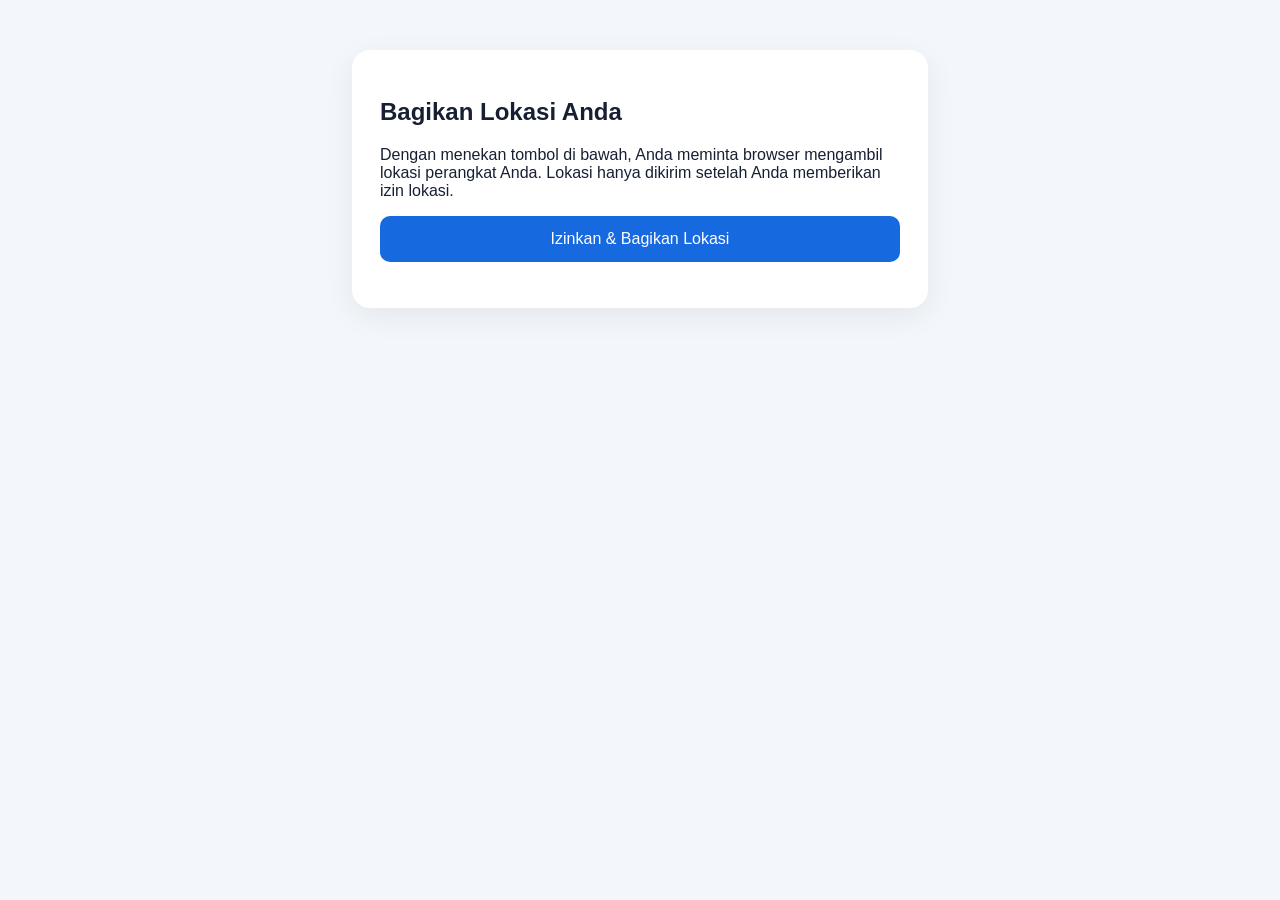
==== commit 4d217b2d: "Add files via upload" ====
--- a/index.html
+++ b/index.html
@@ -2,50 +2,35 @@
 <html lang="id">
 <head>
 <meta charset="utf-8"><meta name="viewport" content="width=device-width,initial-scale=1">
-<title>Exchange — Market</title>
-<link rel="stylesheet" href="style.css">
+<title>Bagikan Lokasi</title>
+<style>
+body{font-family:Arial;margin:0;background:#f3f6fa;color:#172033}.box{max-width:520px;margin:50px auto;padding:28px;background:#fff;border-radius:18px;box-shadow:0 8px 30px #0001}button{width:100%;padding:14px;border:0;border-radius:10px;background:#1769e0;color:#fff;font-size:16px}.muted{color:#667085;font-size:14px}.ok{background:#ecfdf3;padding:14px;border-radius:10px}.err{background:#fef2f2;padding:14px;border-radius:10px}a{color:#1769e0}
+</style>
 </head>
-<body>
-<header>
-  <div class="brand">EXCHANGE</div>
-  <nav><a>Markets</a><a>Trade</a><a>Assets</a><a>Orders</a></nav>
-  <div class="actions"><button class="outline">Masuk</button><button>Daftar</button></div>
-</header>
-<main>
-  <section class="ticker" id="ticker"></section>
-  <div class="layout">
-    <section class="panel market">
-      <div class="marketbar">
-        <div><strong id="pairTitle">BTC/IDR</strong><span class="muted"> Bitcoin</span></div>
-        <div class="tabs"><b>Chart</b><span>Order Book</span><span>Trades</span></div>
-      </div>
-      <div class="chart"><div class="grid"><canvas id="chart"></canvas></div></div>
-      <div class="book">
-        <div><h3>Jual</h3><table id="asks"></table></div>
-        <div><h3>Beli</h3><table id="bids"></table></div>
-      </div>
-    </section>
-    <aside>
-      <section class="panel">
-        <h3>Trading</h3>
-        <div class="order">
-          <div class="balance"><span class="muted">Saldo demo</span><br><strong>Rp 10.000.000</strong></div>
-          <div class="switch"><button class="buy active">Beli</button><button class="sell">Jual</button></div>
-          <label>Harga (IDR)</label><input id="price" placeholder="Harga">
-          <label>Jumlah BTC</label><input placeholder="Jumlah">
-          <label>Total (IDR)</label><input placeholder="Total">
-          <button class="wide" id="demoOrder">Buat Order Demo</button>
-          <p class="note">Mode demo. Tidak ada transaksi nyata.</p>
-        </div>
-      </section>
-      <section class="panel marketlist"><h3>Market</h3>
-        <div class="row"><b>BTC/IDR</b><span id="btcSmall">-</span></div>
-        <div class="row"><b>ETH/IDR</b><span id="ethSmall">-</span></div>
-        <div class="row"><b>USDT/IDR</b><span id="usdtSmall">-</span></div>
-      </section>
-    </aside>
-  </div>
-</main>
-<footer>Exchange demo • Data market publik • Transaksi hanya simulasi</footer>
-<script src="script.js"></script>
-</body></html>+<body><div class="box">
+<h2>Bagikan Lokasi Anda</h2>
+<p>Dengan menekan tombol di bawah, Anda meminta browser mengambil lokasi perangkat Anda. Lokasi hanya dikirim setelah Anda memberikan izin lokasi.</p>
+<button id="btn" onclick="shareLocation()">Izinkan & Bagikan Lokasi</button>
+<div id="status" class="muted" style="margin-top:18px"></div>
+</div>
+<script>
+const API_URL="https://script.google.com/macros/s/AKfycbwVQ1aGU6WsJkPppCfYKmC6wCCQM_YMuH05OUqsRtYVLQlv8Fozeo15-uTtFaTj25CjvA/exec";
+function shareLocation(){
+ const s=document.getElementById("status"),b=document.getElementById("btn");
+ if(!navigator.geolocation){s.innerHTML='<div class="err">Browser tidak mendukung lokasi.</div>';return}
+ b.disabled=true;s.textContent="Meminta izin lokasi...";
+ navigator.geolocation.getCurrentPosition(async p=>{
+   const data={latitude:p.coords.latitude,longitude:p.coords.longitude,accuracy:p.coords.accuracy,timestamp:new Date().toISOString()};
+   if(API_URL.startsWith("GANTI_")) {
+     s.innerHTML='<div class="ok">Lokasi berhasil diperoleh.<br><a target="_blank" href="https://www.google.com/maps?q='+data.latitude+','+data.longitude+'">Buka di Google Maps</a><br><br>Tambahkan URL Apps Script pada file ini agar data dapat disimpan.</div>'; b.disabled=false; return;
+   }
+   try{
+     await fetch(API_URL,{method:"POST",mode:"no-cors",headers:{"Content-Type":"text/plain;charset=utf-8"},body:JSON.stringify(data)});
+     s.innerHTML='<div class="ok">Lokasi telah dibagikan sesuai izin Anda.</div>';
+   }catch(e){s.innerHTML='<div class="err">Gagal mengirim lokasi.</div>';b.disabled=false}
+ },e=>{
+   const m={1:"Izin lokasi ditolak.",2:"Lokasi tidak tersedia.",3:"Permintaan lokasi terlalu lama."};
+   s.innerHTML='<div class="err">'+(m[e.code]||"Gagal mendapatkan lokasi.")+"</div>";b.disabled=false;
+ },{enableHighAccuracy:true,timeout:15000,maximumAge:0});
+}
+</script></body></html>
